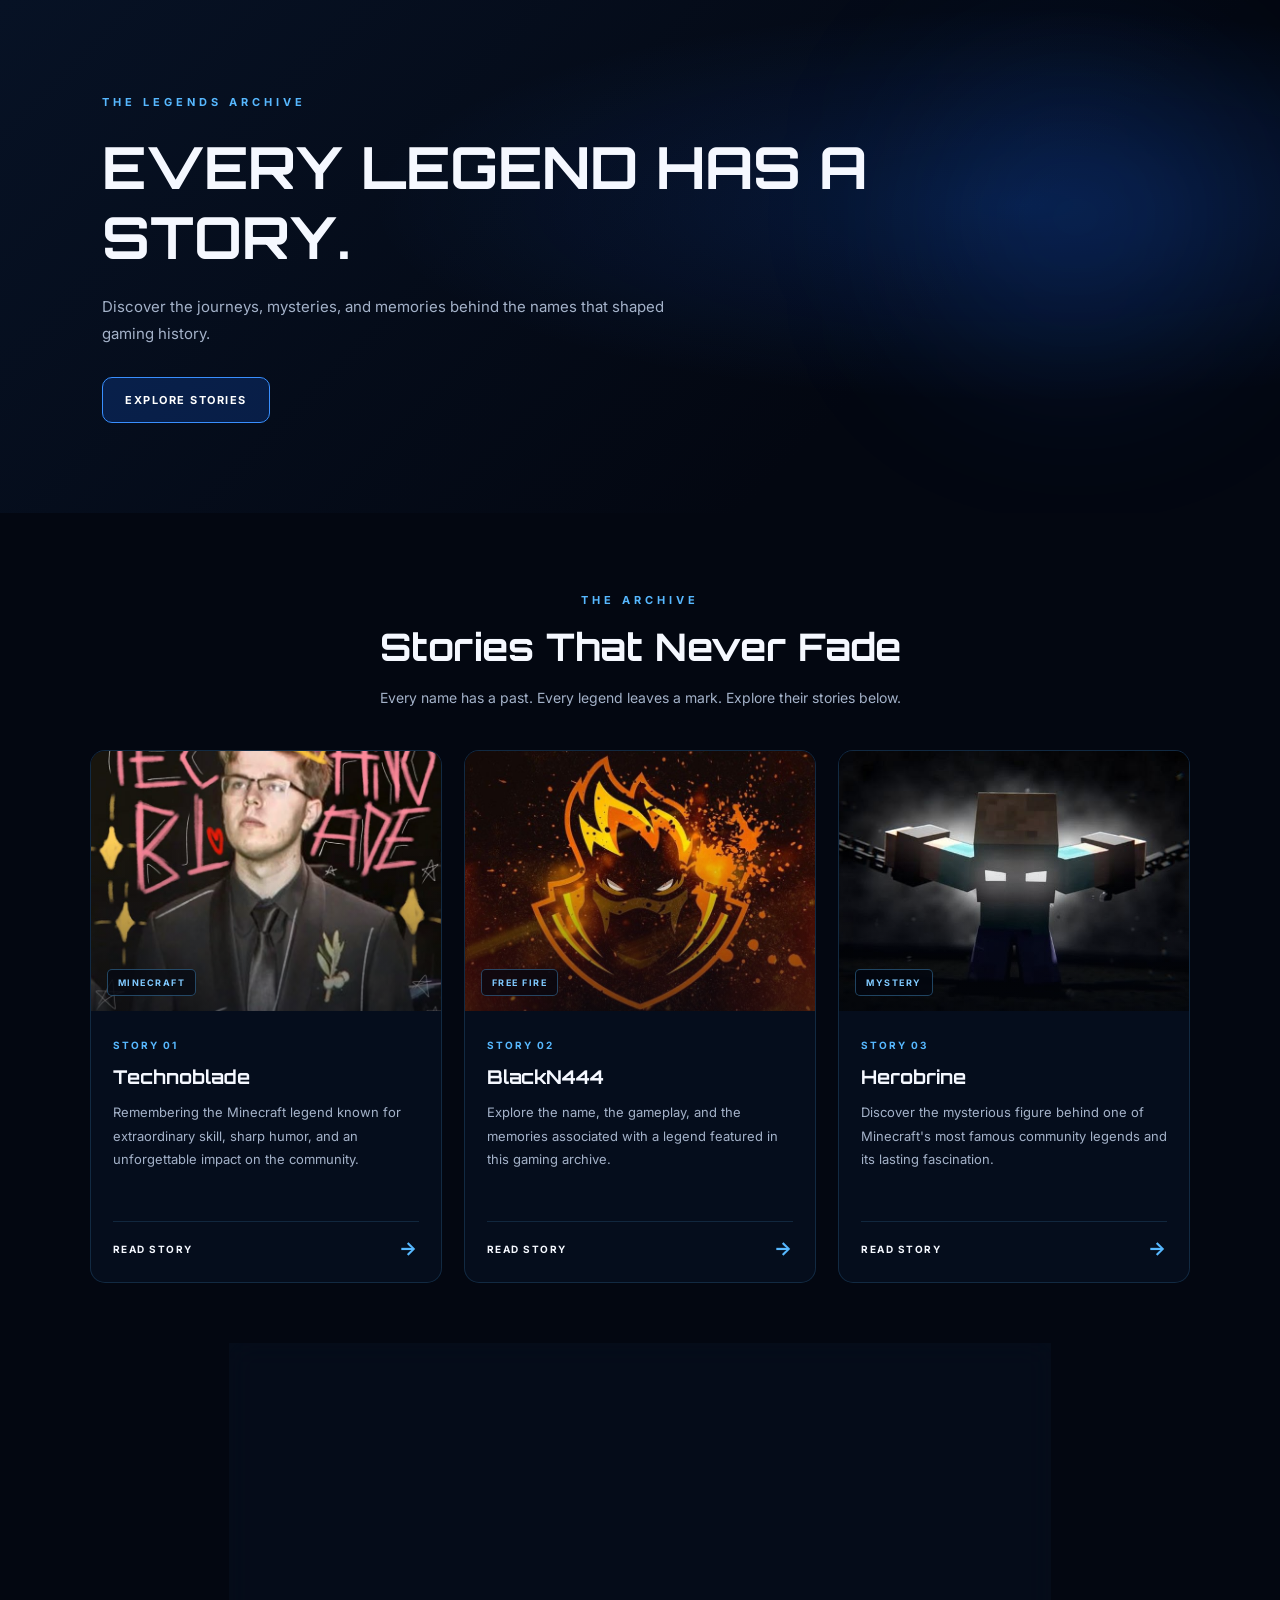
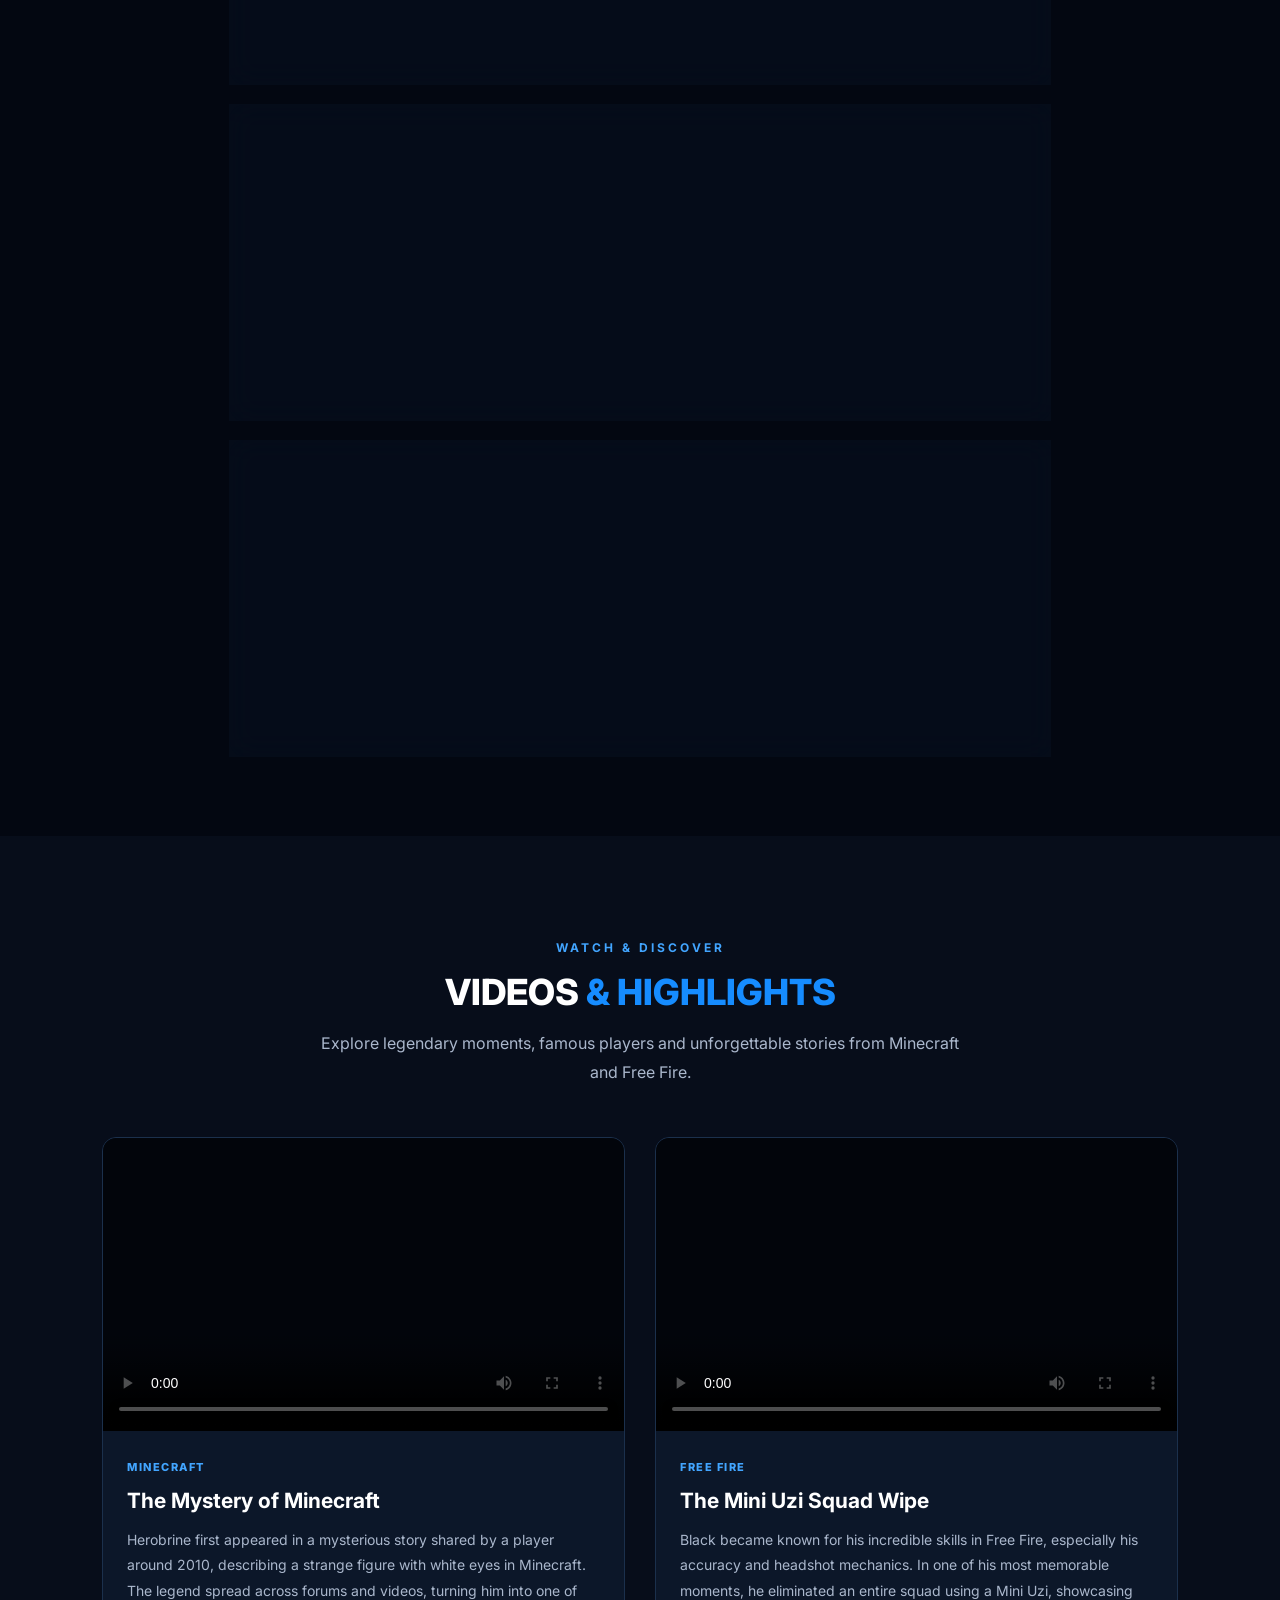
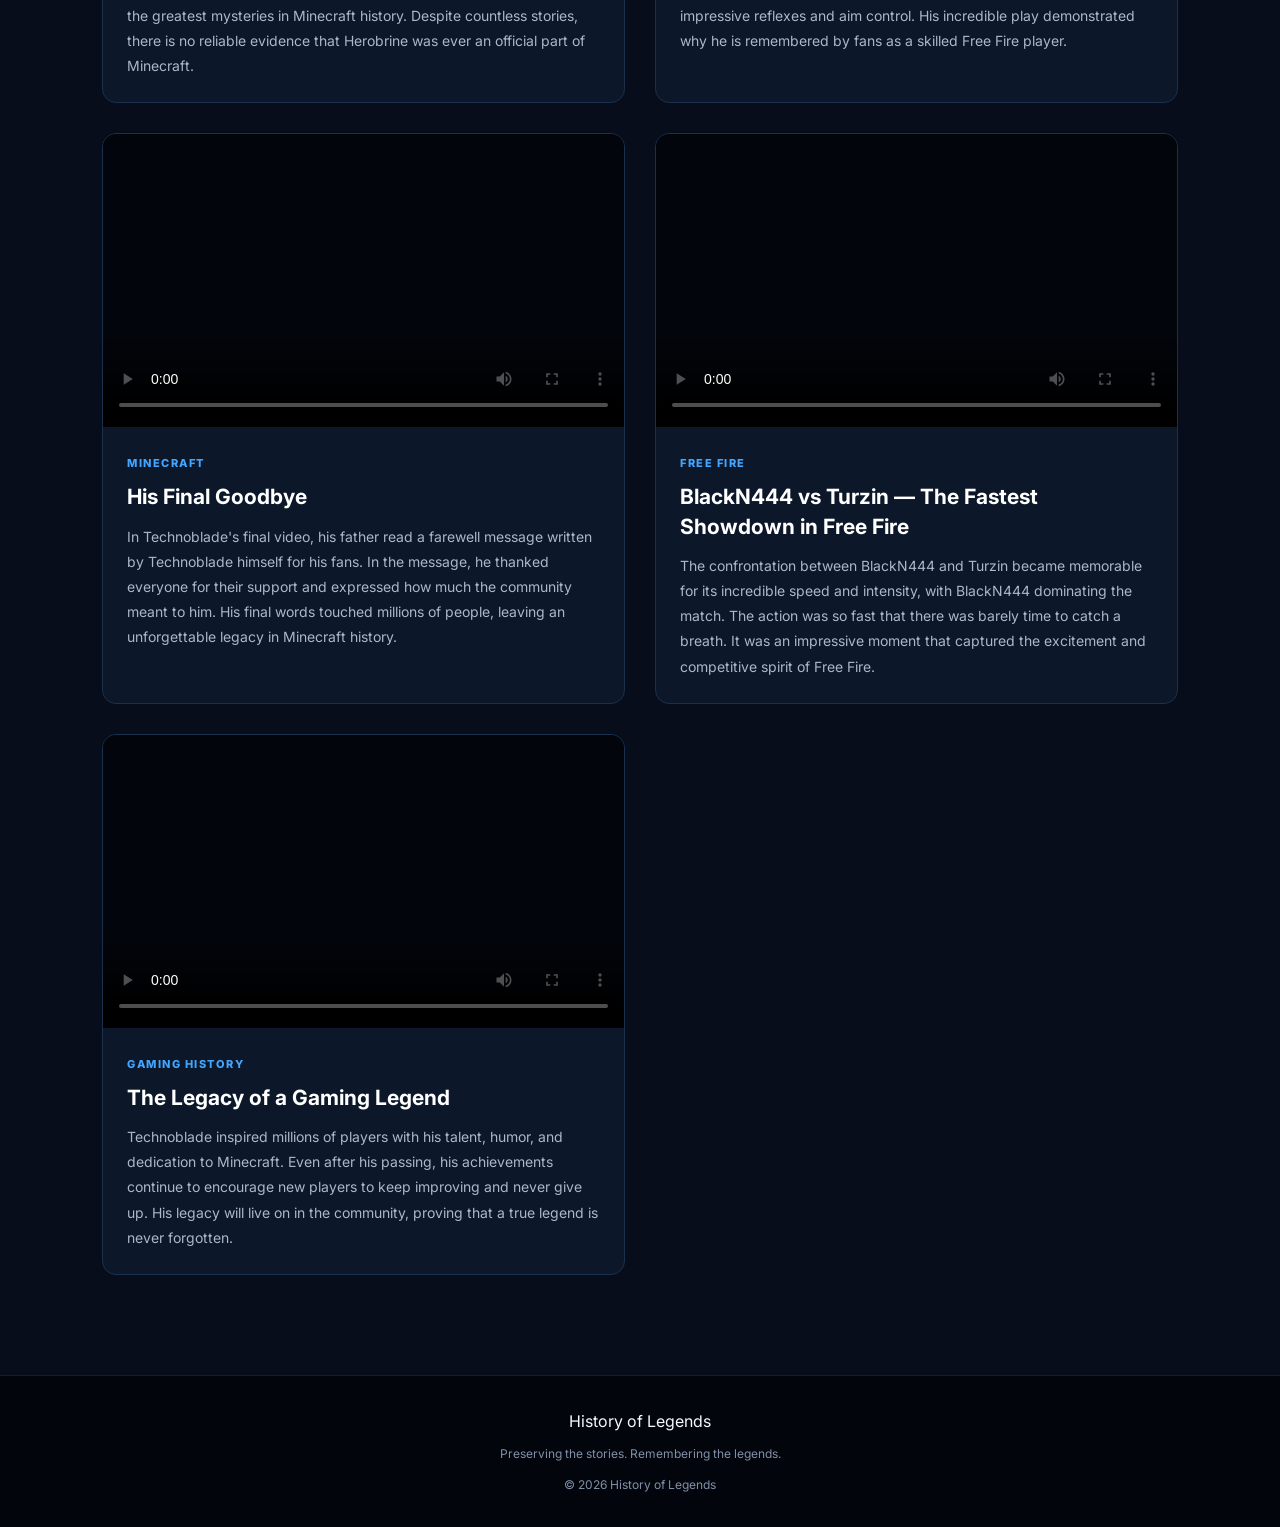
==== History-of-Legends-GitHub/history/stories.html @ e9ca6694 "Rename Stories.html to stories.html" ====
<!DOCTYPE html>
<html lang="pt-br">

<head>
    <meta charset="UTF-8">
    <meta name="viewport" content="width=device-width, initial-scale=1.0">

    <title>Stories | History of Legends</title>

    <link rel="stylesheet" href="stories.css">
</head>

    <main>
        <section class="stories-hero" id="home">
            <div class="hero-glow"></div>

            <div class="hero-content">
                <span class="eyebrow">THE LEGENDS ARCHIVE</span>

                <h1>EVERY LEGEND HAS A STORY.</h1>

                <p>
                    Discover the journeys, mysteries, and memories
                    behind the names that shaped gaming history.
                </p>

                <a href="#stories" class="main-button">
                    EXPLORE STORIES
                </a>
            </div>
        </section>

        <section class="stories-section" id="stories">

            <div class="section-heading">
                <span class="eyebrow">THE ARCHIVE</span>

                <h2>Stories That Never Fade</h2>

                <p>
                    Every name has a past. Every legend leaves a mark.
                    Explore their stories below.
                </p>
            </div>

            <div class="stories-grid">

                <article class="story-card" id="technoblade">
                    <div class="story-image">
                        <img src="img/Alex1.jpg" alt="Technoblade">

                        <span class="story-category">MINECRAFT</span>
                    </div>

                    <div class="story-content">
                        <span class="story-number">STORY 01</span>

                        <h3>Technoblade</h3>

                        <p>
                            Remembering the Minecraft legend known for
                            extraordinary skill, sharp humor, and an
                            unforgettable impact on the community.
                        </p>

                        <a href="#technoblade-story" class="story-button">
                            READ STORY
                            <span>→</span>
                        </a>
                    </div>
                </article>

                <article class="story-card" id="blackn444">
                    <div class="story-image">
                        <img src="img/Black.jpg" alt="BlackN444">

                        <span class="story-category">FREE FIRE</span>
                    </div>

                    <div class="story-content">
                        <span class="story-number">STORY 02</span>

                        <h3>BlackN444</h3>

                        <p>
                            Explore the name, the gameplay, and the
                            memories associated with a legend featured
                            in this gaming archive.
                        </p>

                        <a href="#blackn444-story" class="story-button">
                            READ STORY
                            <span>→</span>
                        </a>
                    </div>
                </article>

                <article class="story-card" id="herobrine">
                    <div class="story-image">
                        <img src="img/h1.jpg" alt="Herobrine">

                        <span class="story-category">MYSTERY</span>
                    </div>

                    <div class="story-content">
                        <span class="story-number">STORY 03</span>

                        <h3>Herobrine</h3>

                        <p>
                            Discover the mysterious figure behind one
                            of Minecraft's most famous community legends
                            and its lasting fascination.
                        </p>

                        <a href="#herobrine-story" class="story-button">
                            READ STORY
                            <span>→</span>
                        </a>
                    </div>
                </article>

            </div>
        </section>

        <section class="story-details">

            <article class="detail-card" id="technoblade-story">
                <span class="eyebrow">STORY 01 / MINECRAFT</span>

                <h2>Technoblade: A Lasting Legacy</h2>

                <p>
                    Technoblade became one of Minecraft's most
                    recognizable creators through his exceptional
                    gameplay, competitive spirit, and distinctive humor.
                    His videos brought together skill, entertainment,
                    and memorable moments.
                </p>

                <p>
                    Even after his passing in 2022, his influence
                    continues through the community, the memories
                    he created, and the fans who keep his legacy alive.
                </p>

                <a href="#stories" class="back-link">↑ BACK TO STORIES</a>
            </article>

            <article class="detail-card" id="blackn444-story">
                <span class="eyebrow">STORY 02 / FREE FIRE</span>

                <h2>BlackN444: The Story Continues</h2>

                <p>
                    Every gaming name has a journey made of moments,
                    challenges, and experiences. This part of the
                    archive is dedicated to collecting the story
                    and memories connected to BlackN444.
                </p>

                <p>
                    As the archive grows, more details, achievements,
                    images, and important moments can be added to
                    preserve this story for the community.
                </p>

                <a href="#stories" class="back-link">↑ BACK TO STORIES</a>
            </article>

            <article class="detail-card" id="herobrine-story">
                <span class="eyebrow">STORY 03 / MYSTERY</span>

                <h2>Herobrine: The Minecraft Mystery</h2>

                <p>
                    Herobrine is a famous Minecraft community legend
                    often described as a mysterious figure appearing
                    in strange and unexplained situations.
                </p>

                <p>
                    Although Herobrine belongs to Minecraft folklore
                    rather than the official game, stories, fan art,
                    and videos have kept the mystery alive for years.
                    The legend shows how imagination can become
                    part of a game's culture.
                </p>

                <a href="#stories" class="back-link">↑ BACK TO STORIES</a>
            </article>

        </section>

        <section class="videos-section" id="videos">
            <div class="videos-container">

                <div class="videos-header">
                    <span class="videos-tag">WATCH & DISCOVER</span>
                    <h2>VIDEOS <span>& HIGHLIGHTS</span></h2>
                    <p>
                        Explore legendary moments, famous players and
                        unforgettable stories from Minecraft and Free Fire.
                    </p>
                </div>

                <div class="videos-grid">

                    <!-- VIDEO 1 -->
                    <article class="video-post">
                        <div class="video-frame">
                            <video controls preload="metadata" poster="img/video1.jpg">
                                <source src="imp4/herobrine.mp4" type="video/mp4">
                                Your browser does not support video playback.
                            </video>
                        </div>
                        <div class="video-info">
                            <span class="video-category">MINECRAFT</span>
                            <h3>The Mystery of Minecraft</h3>
                            <p>Herobrine first appeared in a mysterious story shared by a player around 2010, describing
                                a strange figure with white eyes in Minecraft.
                                The legend spread across forums and videos, turning him into one of the greatest
                                mysteries in Minecraft history.
                                Despite countless stories, there is no reliable evidence that Herobrine was ever an
                                official part of Minecraft.
                            </p>
                        </div>
                    </article>

                    <!-- VIDEO 2 -->
                    <article class="video-post">
                        <div class="video-frame">
                            <video controls preload="metadata" poster="img/video2.jpg">
                                <source src="imp4/miniuzi.mp4" type="video/mp4">
                                Your browser does not support video playback.
                            </video>
                        </div>
                        <div class="video-info">
                            <span class="video-category">FREE FIRE</span>
                            <h3>The Mini Uzi Squad Wipe</h3>
                            <p>
                                Black became known for his incredible skills in Free Fire, especially his accuracy and
                                headshot mechanics.
                                In one of his most memorable moments, he eliminated an entire squad using a Mini Uzi,
                                showcasing impressive reflexes and aim control.
                                His incredible play demonstrated why he is remembered by fans as a skilled Free Fire
                                player.
                            </p>
                        </div>
                    </article>

                    <!-- VIDEO 3 -->
                    <article class="video-post">
                        <div class="video-frame">
                            <video controls preload="metadata" poster="img/video3.jpg">
                                <source src="imp4/Pai do alex.mp4" type="video/mp4">
                                Your browser does not support video playback.
                            </video>
                        </div>
                        <div class="video-info">
                            <span class="video-category">MINECRAFT</span>
                            <h3>His Final Goodbye</h3>
                            <p>
                                In Technoblade's final video, his father read a farewell message written by Technoblade
                                himself for his fans.
                                In the message, he thanked everyone for their support and expressed how much the
                                community meant to him.
                                His final words touched millions of people, leaving an unforgettable legacy in Minecraft
                                history.
                            </p>
                        </div>
                    </article>

                    <!-- VIDEO 4 -->
                    <article class="video-post">
                        <div class="video-frame">
                            <video controls preload="metadata" poster="img/video4.jpg">
                                <source src="imp4/x1.mp4" type="video/mp4">
                                Your browser does not support video playback.
                            </video>
                        </div>
                        <div class="video-info">
                            <span class="video-category">FREE FIRE</span>
                            <h3>BlackN444 vs Turzin — The Fastest Showdown in Free Fire</h3>
                            <p>
                                The confrontation between BlackN444 and Turzin became memorable for its incredible speed
                                and intensity, with BlackN444 dominating the match.
                                The action was so fast that there was barely time to catch a breath.
                                It was an impressive moment that captured the excitement and competitive spirit of Free
                                Fire.
                            </p>
                        </div>
                    </article>

                    <!-- VIDEO 5 -->
                    <article class="video-post">
                        <div class="video-frame">
                            <video controls preload="metadata" poster="img/video5.jpg">
                                <source src="imp4/YHE.mp4" type="video/mp4">
                                Your browser does not support video playback.
                            </video>
                        </div>
                        <div class="video-info">
                            <span class="video-category">GAMING HISTORY</span>
                            <h3>The Legacy of a Gaming Legend</h3>
                            <p>
                                Technoblade inspired millions of players with his talent, humor, and dedication to
                                Minecraft.
                                Even after his passing, his achievements continue to encourage new players to keep
                                improving and never give up.
                                His legacy will live on in the community, proving that a true legend is never forgotten.
                            </p>
                        </div>
                    </article>

                </div>
            </div>
        </section>

    </main>

    <footer class="footer">
        <a href="index.html" class="logo">History of Legends</a>

        <p>Preserving the stories. Remembering the legends.</p>

        <span>© 2026 History of Legends</span>
    </footer>
<script src="stories.js"></script>
</body>

</html>
---- History-of-Legends-GitHub/history/stories.css ----
@import url('https://fonts.googleapis.com/css2?family=Inter:wght@400;500;600;700;800&family=Orbitron:wght@500;600;700;800&display=swap');

/* Geral */

* {
    margin: 0;
    padding: 0;
    box-sizing: border-box;
}

html {
    scroll-behavior: smooth;
    scroll-padding-top: 90px;
}

body {
    background: #030711;
    color: #f5f8ff;
    font-family: 'Inter', sans-serif;
    overflow-x: hidden;
}

a {
    color: inherit;
    text-decoration: none;
}

p {
    line-height: 1.8;
}

/* Header */

.container {
    display: flex;
    align-items: center;
    justify-content: space-between;
    gap: 25px;
    max-width: 1400px;
    min-height: 76px;
    margin: auto;
    padding: 0 6%;
}

/* Hero */

.stories-hero {
    position: relative;
    display: flex;
    align-items: center;
    min-height: 480px;
    padding: 90px 8%;
    overflow: hidden;
    background:
        radial-gradient(
            ellipse at 80% 40%,
            rgba(23, 107, 255, 0.18),
            transparent 45%
        ),
        linear-gradient(135deg, #071225, #030711 70%);
}

.hero-glow {
    position: absolute;
    top: 15%;
    right: 5%;
    width: 280px;
    height: 280px;
    border-radius: 50%;
    background: rgba(23, 107, 255, 0.15);
    filter: blur(90px);
    pointer-events: none;
}

.hero-content {
    position: relative;
    z-index: 1;
    max-width: 800px;
    animation: reveal 0.8s ease both;
}

.eyebrow {
    color: #57b8ff;
    font-size: 11px;
    font-weight: 700;
    letter-spacing: 4px;
}

.hero-content h1 {
    margin: 22px 0;
    font-family: 'Orbitron', sans-serif;
    font-size: clamp(30px, 5vw, 58px);
    line-height: 1.2;
}

.hero-content p {
    max-width: 600px;
    margin-bottom: 30px;
    color: #a4b2c9;
    font-size: 15px;
}

.main-button {
    display: inline-flex;
    align-items: center;
    justify-content: center;
    min-height: 46px;
    padding: 0 22px;
    border: 1px solid #398fff;
    border-radius: 10px;
    background: rgba(23, 107, 255, 0.2);
    color: #fff;
    font-size: 11px;
    font-weight: 700;
    letter-spacing: 1.5px;
    backdrop-filter: blur(12px);
    transition: background 0.3s ease;
}

.main-button:hover {
    background: #176bff;
}

/* Stories */

.stories-section {
    padding: 75px 7% 45px;
}

.section-heading {
    max-width: 700px;
    margin: 0 auto 40px;
    text-align: center;
}

.section-heading h2 {
    margin: 15px 0;
    font-family: 'Orbitron', sans-serif;
    font-size: clamp(25px, 4vw, 38px);
}

.section-heading p {
    color: #a4b2c9;
    font-size: 14px;
}

.stories-grid {
    display: grid;
    grid-template-columns: repeat(3, minmax(0, 1fr));
    gap: 22px;
    max-width: 1250px;
    margin: auto;
}

.story-card {
    min-width: 0;
    overflow: hidden;
    border: 1px solid rgba(87, 184, 255, 0.17);
    border-radius: 15px;
    background: rgba(8, 17, 34, 0.72);
    backdrop-filter: blur(15px);
    animation: reveal 0.7s ease both;
    transition: transform 0.3s ease, border-color 0.3s ease;
}

.story-card:nth-child(2) {
    animation-delay: 0.12s;
}

.story-card:nth-child(3) {
    animation-delay: 0.24s;
}

.story-card:hover {
    transform: translateY(-6px);
    border-color: rgba(87, 184, 255, 0.6);
}

.story-image {
    position: relative;
    height: 260px;
    overflow: hidden;
    background: #081326;
}

.story-image::after {
    content: "";
    position: absolute;
    inset: 0;
    background: linear-gradient(
        to top,
        rgba(3, 7, 17, 0.55),
        transparent 65%
    );
    pointer-events: none;
}

.story-image img {
    display: block;
    width: 100%;
    height: 100%;
    object-fit: cover;
    transition: transform 0.5s ease;
}

.story-card:hover .story-image img {
    transform: scale(1.05);
}

.story-category {
    position: absolute;
    z-index: 1;
    bottom: 15px;
    left: 16px;
    padding: 7px 10px;
    border: 1px solid rgba(87, 184, 255, 0.35);
    border-radius: 5px;
    background: rgba(3, 7, 17, 0.65);
    color: #80caff;
    font-size: 9px;
    font-weight: 700;
    letter-spacing: 1.5px;
    backdrop-filter: blur(10px);
}

.story-content {
    padding: 22px;
}

.story-number {
    color: #57b8ff;
    font-size: 10px;
    font-weight: 700;
    letter-spacing: 2px;
}

.story-content h3 {
    margin: 12px 0;
    font-family: 'Orbitron', sans-serif;
    font-size: 19px;
}

.story-content p {
    min-height: 100px;
    margin-bottom: 20px;
    color: #a4b2c9;
    font-size: 13px;
}

.story-button {
    display: flex;
    align-items: center;
    justify-content: space-between;
    gap: 12px;
    padding-top: 15px;
    border-top: 1px solid rgba(87, 184, 255, 0.15);
    color: #f5f8ff;
    font-size: 10px;
    font-weight: 700;
    letter-spacing: 1.5px;
}

.story-button span {
    color: #57b8ff;
    font-size: 19px;
    transition: transform 0.3s ease;
}

.story-button:hover span {
    transform: translateX(5px);
}

/* Full Stories */

.story-details {
    display: grid;
    grid-template-columns: 1fr;
    gap: 20px;
    max-width: 1000px;
    margin: 15px auto 80px;
    padding: 0 7%;
}

.detail-card {
    padding: 35px;
    border: 1px solid rgba(87, 184, 255, 0.16);
    border-radius: 14px;
    background: rgba(8, 17, 34, 0.55);
    backdrop-filter: blur(14px);
    scroll-margin-top: 100px;
    animation: reveal 0.8s ease both;
}

.detail-card h2 {
    margin: 15px 0;
    font-family: 'Orbitron', sans-serif;
    font-size: clamp(21px, 3vw, 28px);
    line-height: 1.4;
}

.detail-card p {
    margin-top: 15px;
    color: #aebbd0;
    font-size: 14px;
}

.back-link {
    display: inline-block;
    margin-top: 25px;
    color: #57b8ff;
    font-size: 10px;
    font-weight: 700;
    letter-spacing: 1.5px;
}

/* Footer */

.footer {
    display: flex;
    flex-direction: column;
    align-items: center;
    gap: 12px;
    padding: 35px 20px;
    border-top: 1px solid rgba(87, 184, 255, 0.15);
    background: #02050c;
    text-align: center;
}

.footer p,
.footer span {
    color: #8190a8;
    font-size: 12px;
}

/* Animations */

@keyframes reveal {
    from {
        opacity: 0;
        transform: translateY(22px);
    }

    to {
        opacity: 1;
        transform: translateY(0);
    }
}

/* Responsive */

@media (max-width: 900px) {
    .container {
        align-items: flex-start;
        flex-direction: column;
        justify-content: center;
        gap: 15px;
        padding-top: 18px;
        padding-bottom: 18px;
    }

    .header nav ul {
        gap: 16px;
    }

    .stories-grid {
        grid-template-columns: repeat(2, minmax(0, 1fr));
    }

    .story-content p {
        min-height: auto;
    }
}

@media (max-width: 600px) {
    .container {
        gap: 16px;
    }

    .logo {
        font-size: 14px;
    }

    .header nav {
        width: 100%;
        overflow-x: auto;
        padding-bottom: 3px;
    }

    .header nav ul {
        flex-wrap: nowrap;
        width: max-content;
        gap: 20px;
    }

    .header nav a {
        white-space: nowrap;
        font-size: 11px;
    }

    .stories-hero {
        min-height: 420px;
        padding: 75px 6%;
    }

    .hero-content h1 {
        font-size: clamp(28px, 8vw, 40px);
    }

    .hero-content p {
        font-size: 13px;
    }

    .stories-section {
        padding: 55px 5% 30px;
    }

    .section-heading {
        margin-bottom: 28px;
    }

    .stories-grid {
        display: flex;
        gap: 16px;
        overflow-x: auto;
        overflow-y: hidden;
        padding: 5px 2px 20px;
        scroll-snap-type: x mandatory;
        scroll-behavior: smooth;
        -webkit-overflow-scrolling: touch;
        scrollbar-width: thin;
        scrollbar-color: #176bff #101a2b;
    }

    .stories-grid::-webkit-scrollbar {
        height: 5px;
    }

    .stories-grid::-webkit-scrollbar-thumb {
        border-radius: 10px;
        background: #176bff;
    }

    .story-card {
        flex: 0 0 82%;
        max-width: 320px;
        scroll-snap-align: start;
    }

    .story-image {
        height: 230px;
    }

    .story-content {
        padding: 18px;
    }

    .story-details {
        gap: 15px;
        margin-bottom: 55px;
        padding: 0 5%;
    }

    .detail-card {
        padding: 23px 19px;
    }

    .detail-card p {
        font-size: 13px;
    }
}

@media (max-width: 360px) {
    .story-card {
        flex-basis: 88%;
    }

    .story-image {
        height: 200px;
    }
}

@media (prefers-reduced-motion: reduce) {
    *,
    *::before,
    *::after {
        scroll-behavior: auto !important;
        animation: none !important;
        transition: none !important;
    }
}

/* VIDEOS SECTION */
.videos-section {
  padding: 100px 8%;
  background: #070d1a;
  color: #fff;
}

.videos-container {
  max-width: 1250px;
  margin: 0 auto;
}

.videos-header {
  text-align: center;
  margin-bottom: 50px;
}

.videos-tag {
  display: inline-block;
  color: #42a5ff;
  font-size: 12px;
  font-weight: 700;
  letter-spacing: 3px;
  margin-bottom: 15px;
}

.videos-header h2 {
  font-size: 36px;
  font-weight: 800;
  margin-bottom: 15px;
}

.videos-header h2 span {
  color: #168cff;
}

.videos-header p {
  max-width: 650px;
  margin: 0 auto;
  color: #aab7cc;
  line-height: 1.8;
}

/* VIDEO POSTS GRID */
.videos-grid {
  display: grid;
  grid-template-columns: repeat(2, minmax(0, 1fr));
  gap: 30px;
}

.video-post {
  min-width: 0;
  overflow: hidden;
  background: #0c1729;
  border: 1px solid #1b304c;
  border-radius: 14px;
  transition: border-color 0.3s ease,
              transform 0.3s ease,
              box-shadow 0.3s ease;
}

.video-post:hover {
  transform: translateY(-5px);
  border-color: #168cff;
  box-shadow: 0 12px 30px #00000030;
}

/* VIDEO PLAYER */
.video-frame {
  width: 100%;
  aspect-ratio: 16 / 9;
  background: #02050b;
  overflow: hidden;
}

.video-frame video {
  display: block;
  width: 100%;
  height: 100%;
  object-fit: cover;
}

/* VIDEO DESCRIPTION */
.video-info {
  padding: 24px;
}

.video-category {
  display: inline-block;
  margin-bottom: 12px;
  color: #42a5ff;
  font-size: 11px;
  font-weight: 800;
  letter-spacing: 1.5px;
}

.video-info h3 {
  margin-bottom: 12px;
  font-size: 21px;
  line-height: 1.4;
}

.video-info p {
  color: #aab7cc;
  font-size: 14px;
  line-height: 1.8;
}

/* TABLETS */
@media (max-width: 850px) {
  .videos-section {
    padding: 80px 6%;
  }

  .videos-grid {
    gap: 20px;
  }

  .video-info {
    padding: 20px;
  }

  .video-info h3 {
    font-size: 18px;
  }
}

/* MOBILE */
@media (max-width: 600px) {
  .videos-section {
    padding: 65px 5%;
  }

  .videos-header {
    margin-bottom: 35px;
  }

  .videos-header h2 {
    font-size: 28px;
  }

  .videos-grid {
    grid-template-columns: 1fr;
    gap: 24px;
  }

  .video-info {
    padding: 20px;
  }
}

/* ===== STORIES SCROLL REVEAL ===== */

.stories-reveal {
    opacity: 0;
    transform: translateY(30px);
    transition:
        opacity 0.7s ease,
        transform 0.7s ease;
}

.stories-reveal.is-visible {
    opacity: 1;
    transform: translateY(0);
}

/* Pequeno atraso entre elementos */
.stories-reveal.delay-1 {
    transition-delay: 0.15s;
}

.stories-reveal.delay-2 {
    transition-delay: 0.3s;
}

.stories-reveal.delay-3 {
    transition-delay: 0.45s;
}

/* Respeitar a preferência de movimento reduzido */
@media (prefers-reduced-motion: reduce) {
    .stories-reveal,
    .stories-reveal.is-visible {
        opacity: 1;
        transform: none;
        transition: none;
    }
}

/* ===== GLOBAL SCROLL REVEAL ===== */

.scroll-reveal {
    opacity: 0;
    transform: translateY(25px);
    transition:
        opacity 0.7s ease,
        transform 0.7s ease;
}

.scroll-reveal.visible {
    opacity: 1;
    transform: translateY(0);
}

/* Acessibilidade */
@media (prefers-reduced-motion: reduce) {
    .scroll-reveal,
    .scroll-reveal.visible {
        opacity: 1;
        transform: none;
        transition: none;
    }

    html {
        scroll-behavior: auto;
    }
}

/* Rolagem suave ao clicar em links internos */
html {
    scroll-behavior: smooth;
}
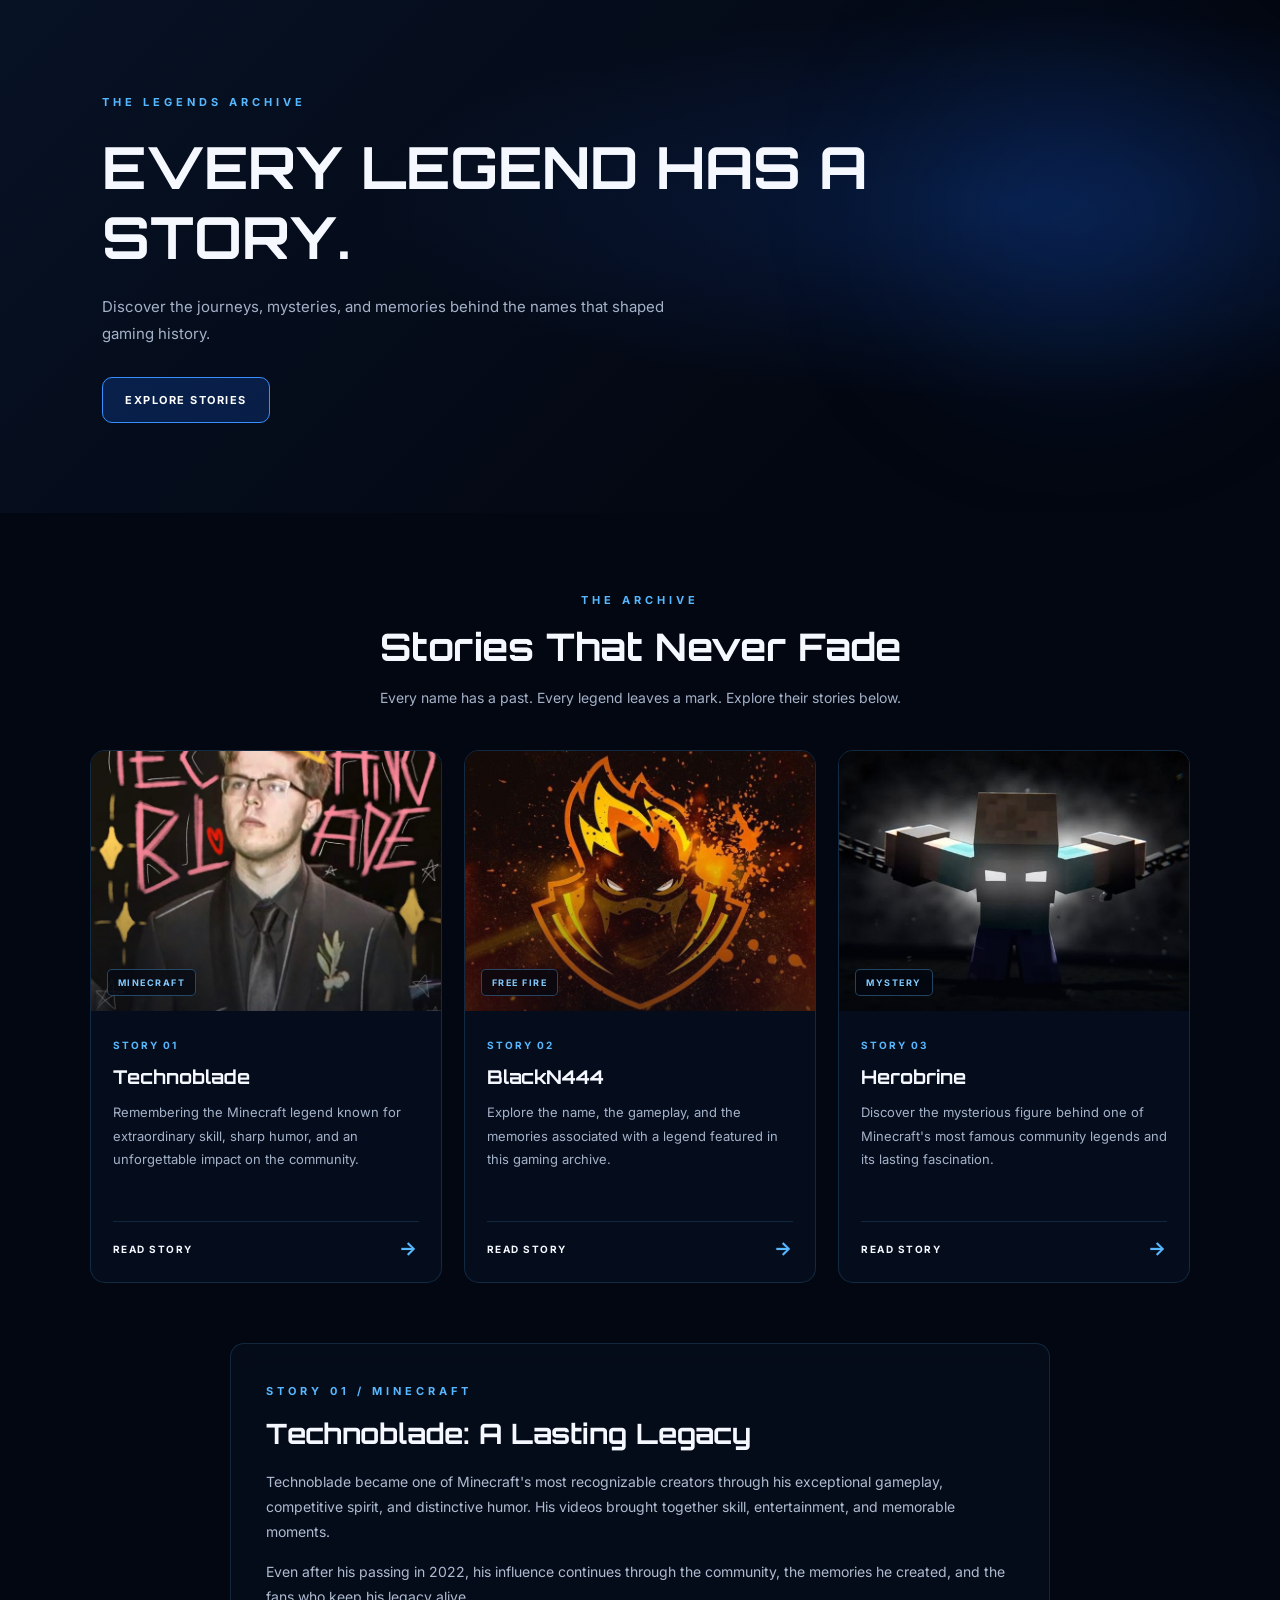
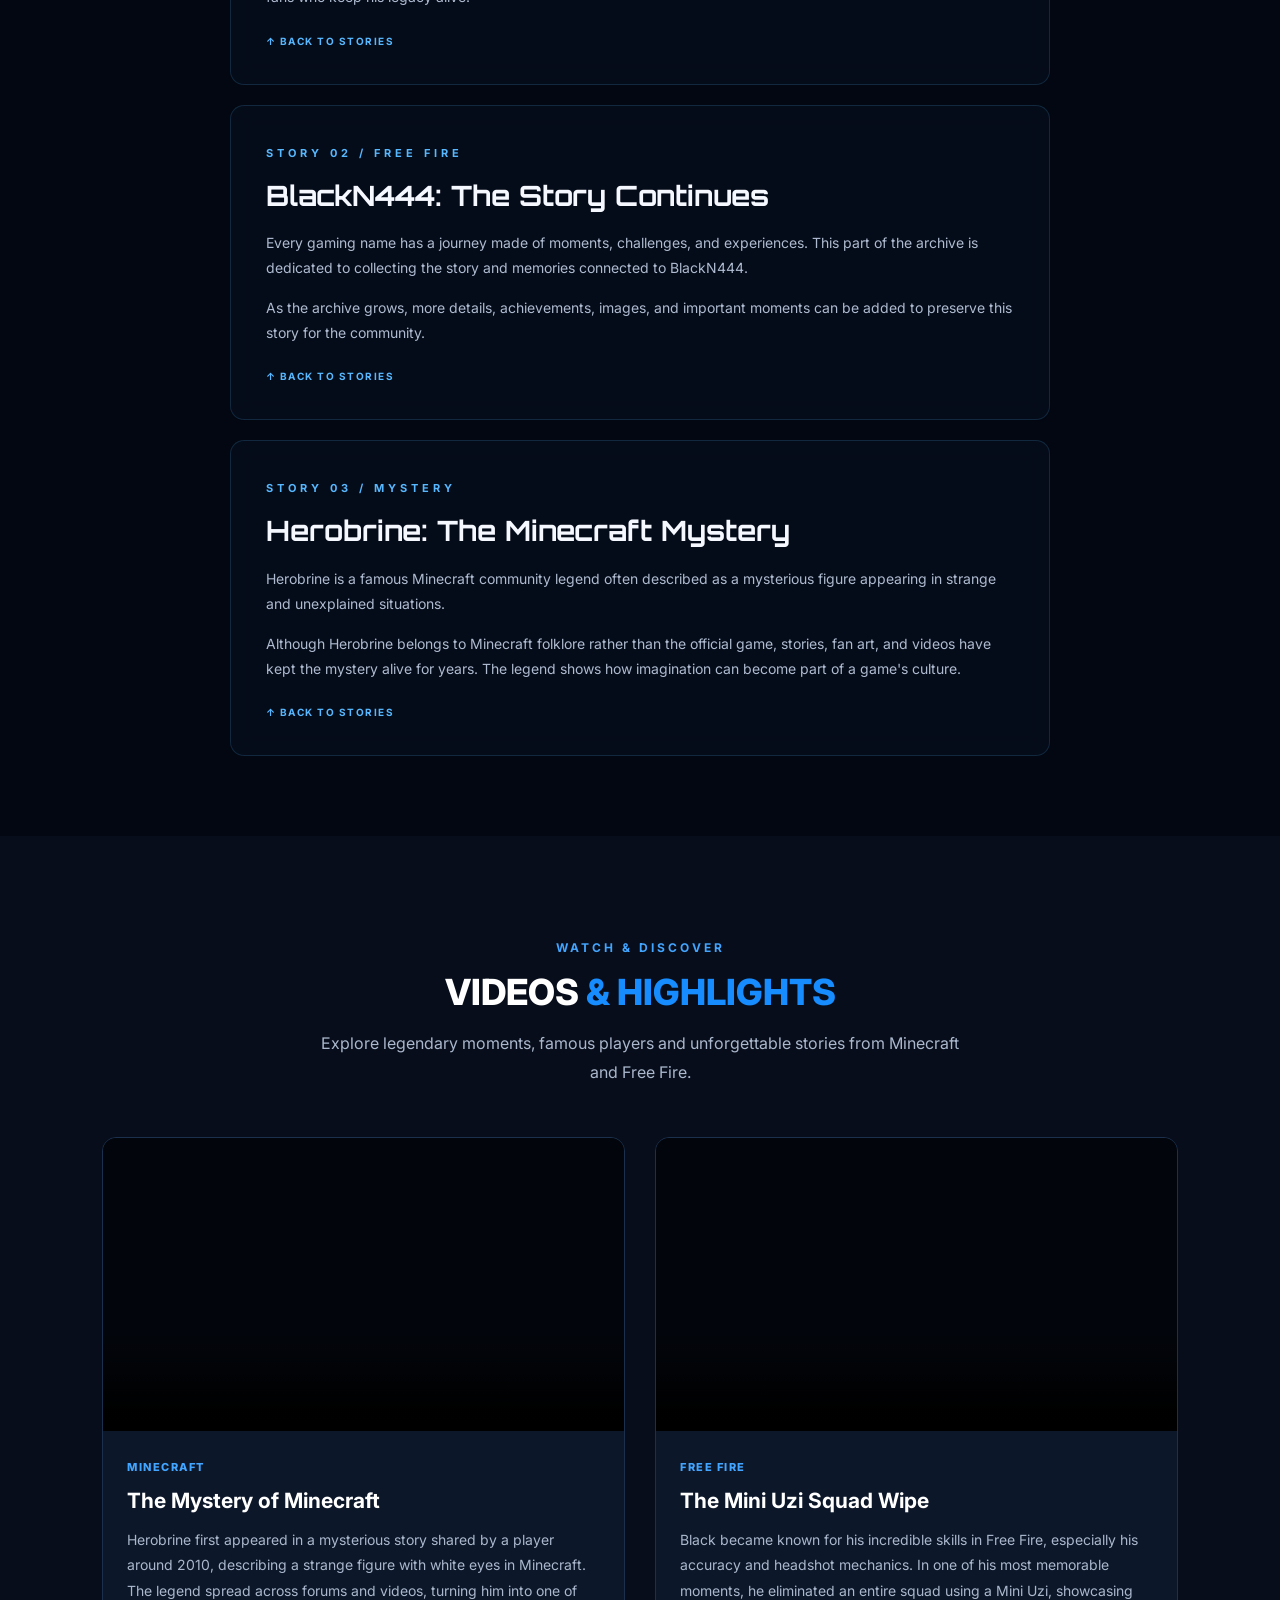
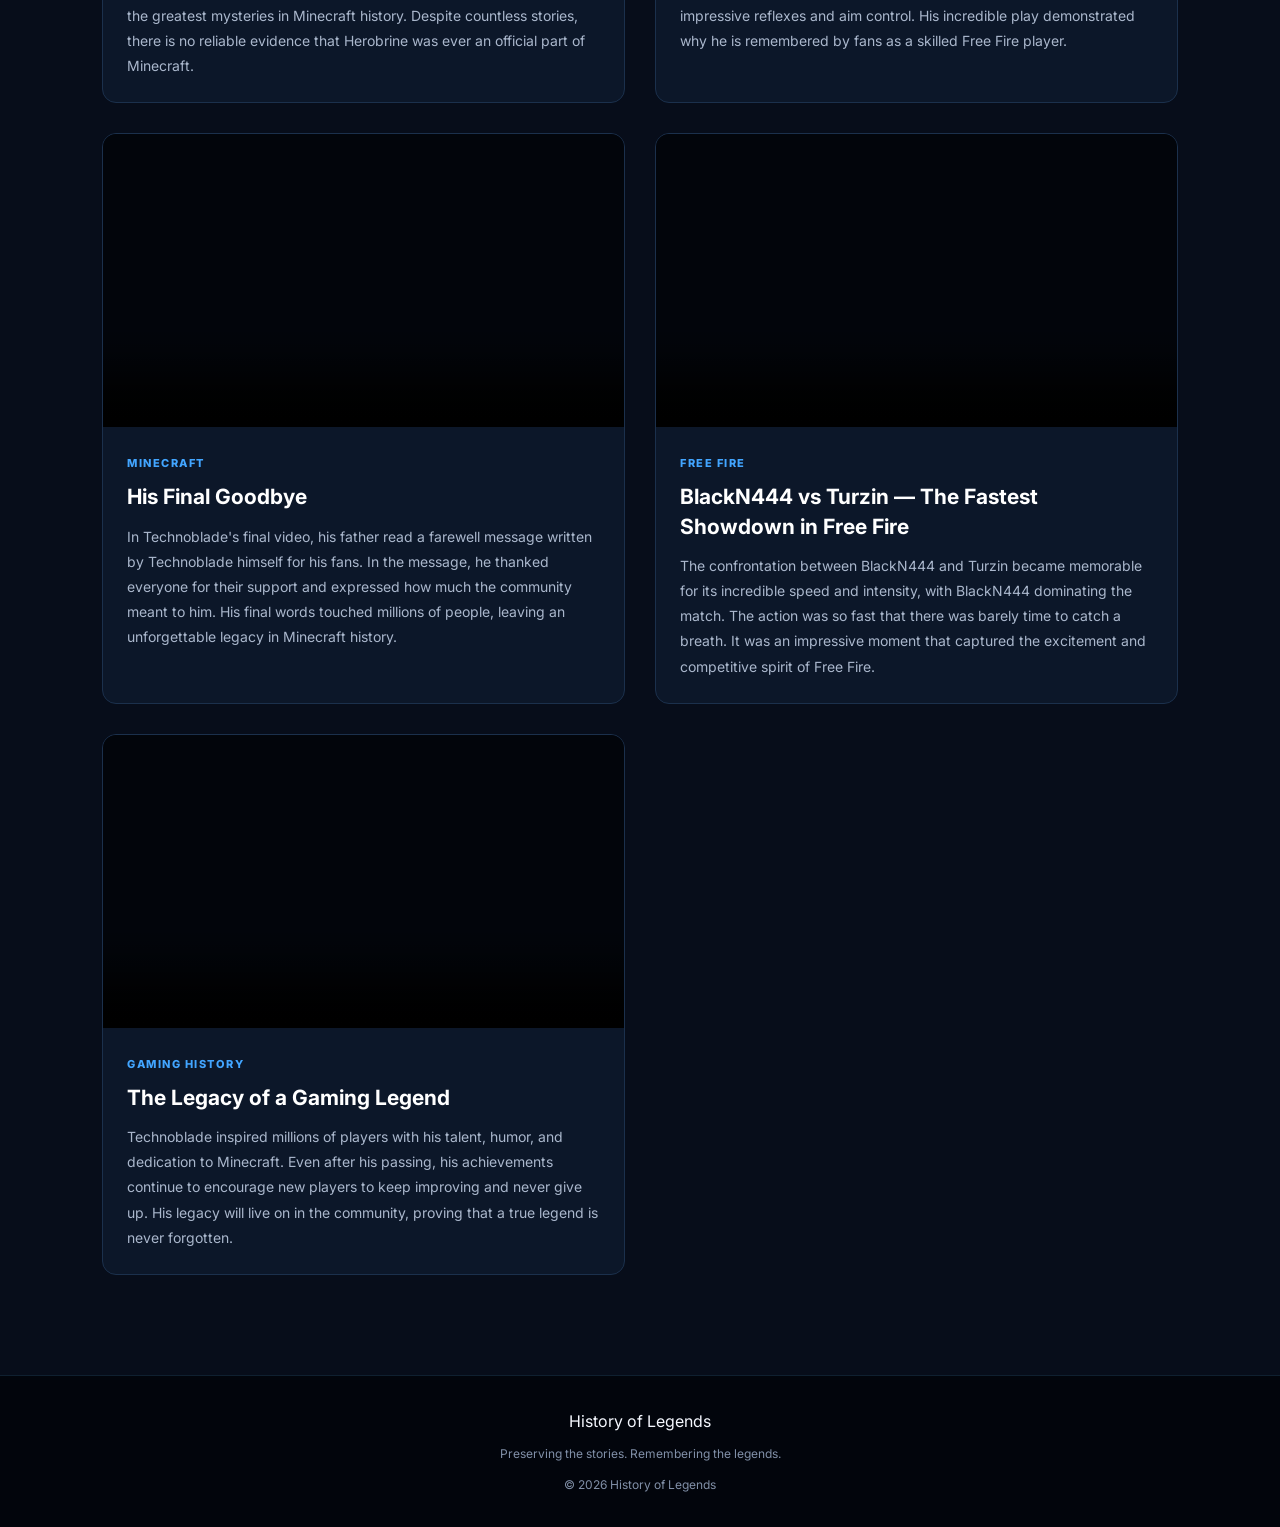
==== commit 98ac5c2c: "history of legends projecto gamer" ====
--- a/History-of-Legends-GitHub/history/stories.html
+++ b/History-of-Legends-GitHub/history/stories.html
@@ -329,4 +329,4 @@
 <script src="stories.js"></script>
 </body>
 
-</html>
+</html>
--- a/History-of-Legends-GitHub/history/stories.css
+++ b/History-of-Legends-GitHub/history/stories.css
@@ -710,4 +710,4 @@
 /* Rolagem suave ao clicar em links internos */
 html {
     scroll-behavior: smooth;
-}
+}
